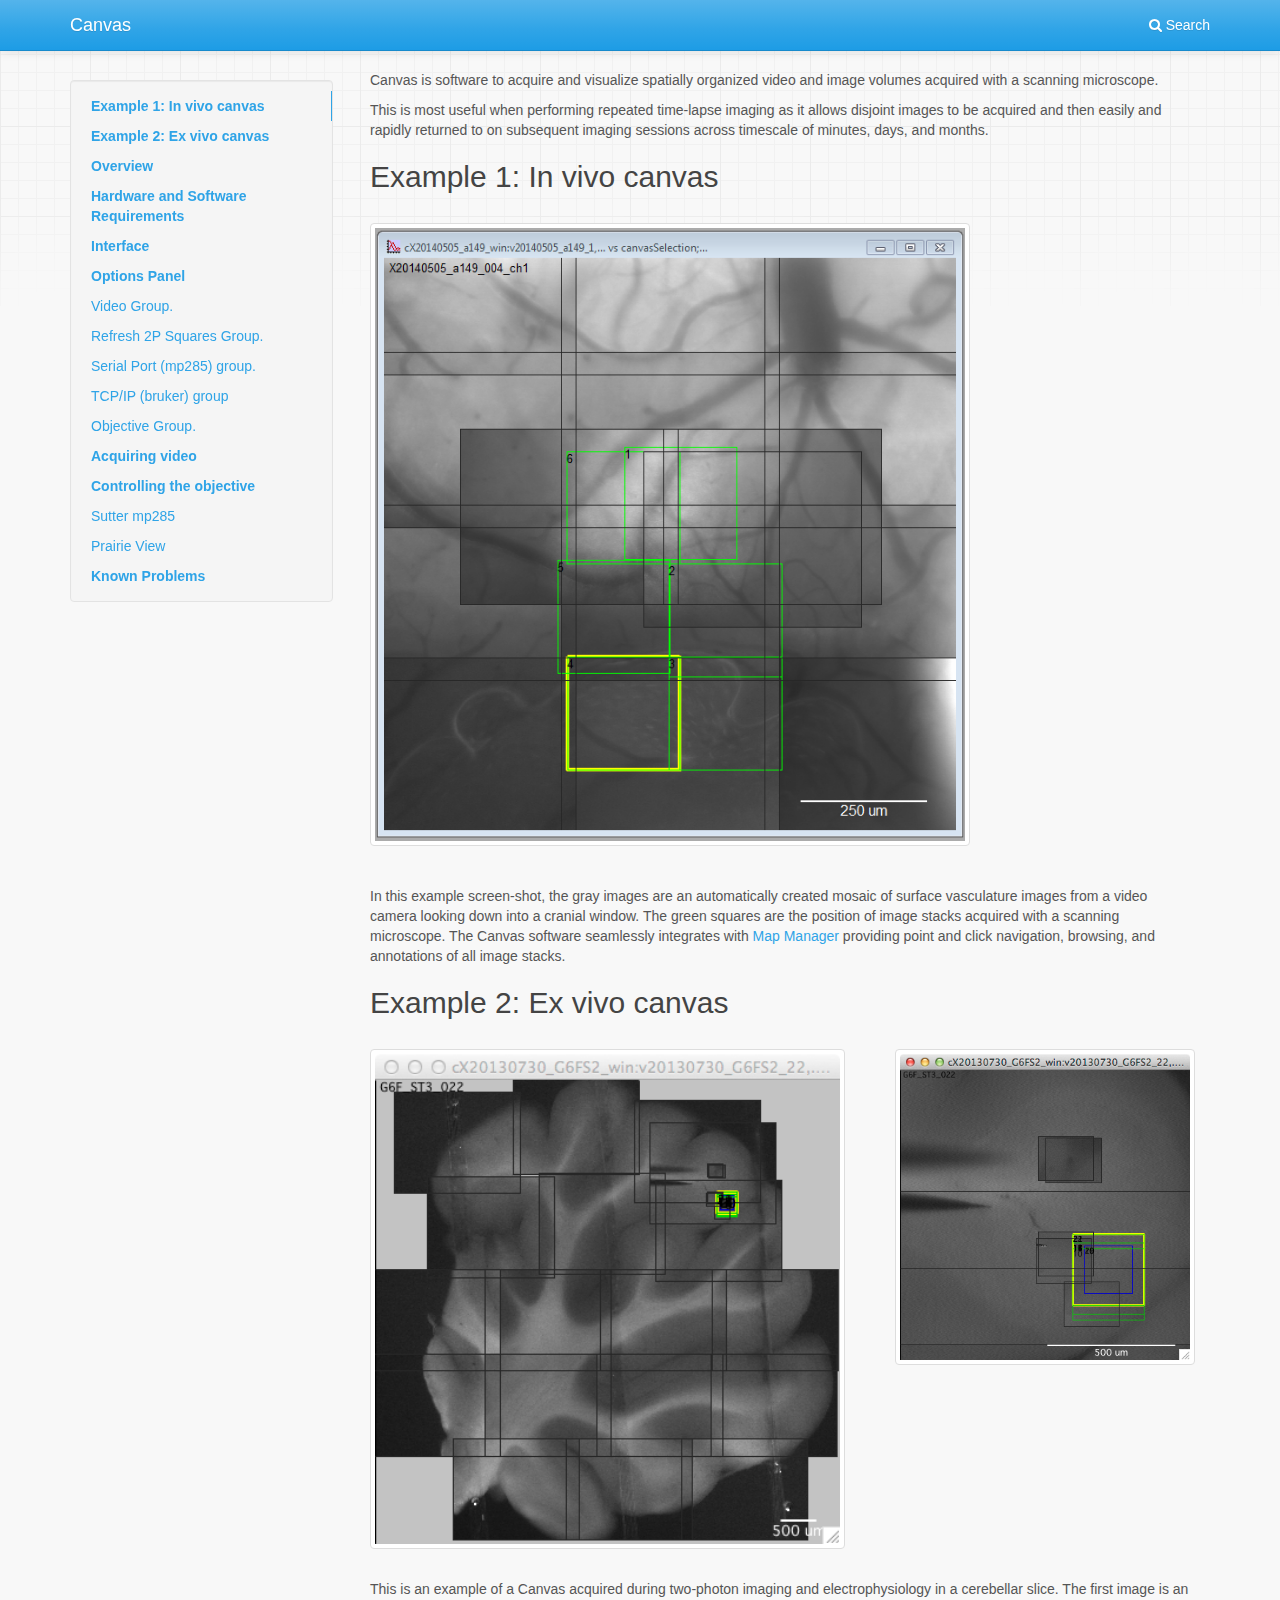
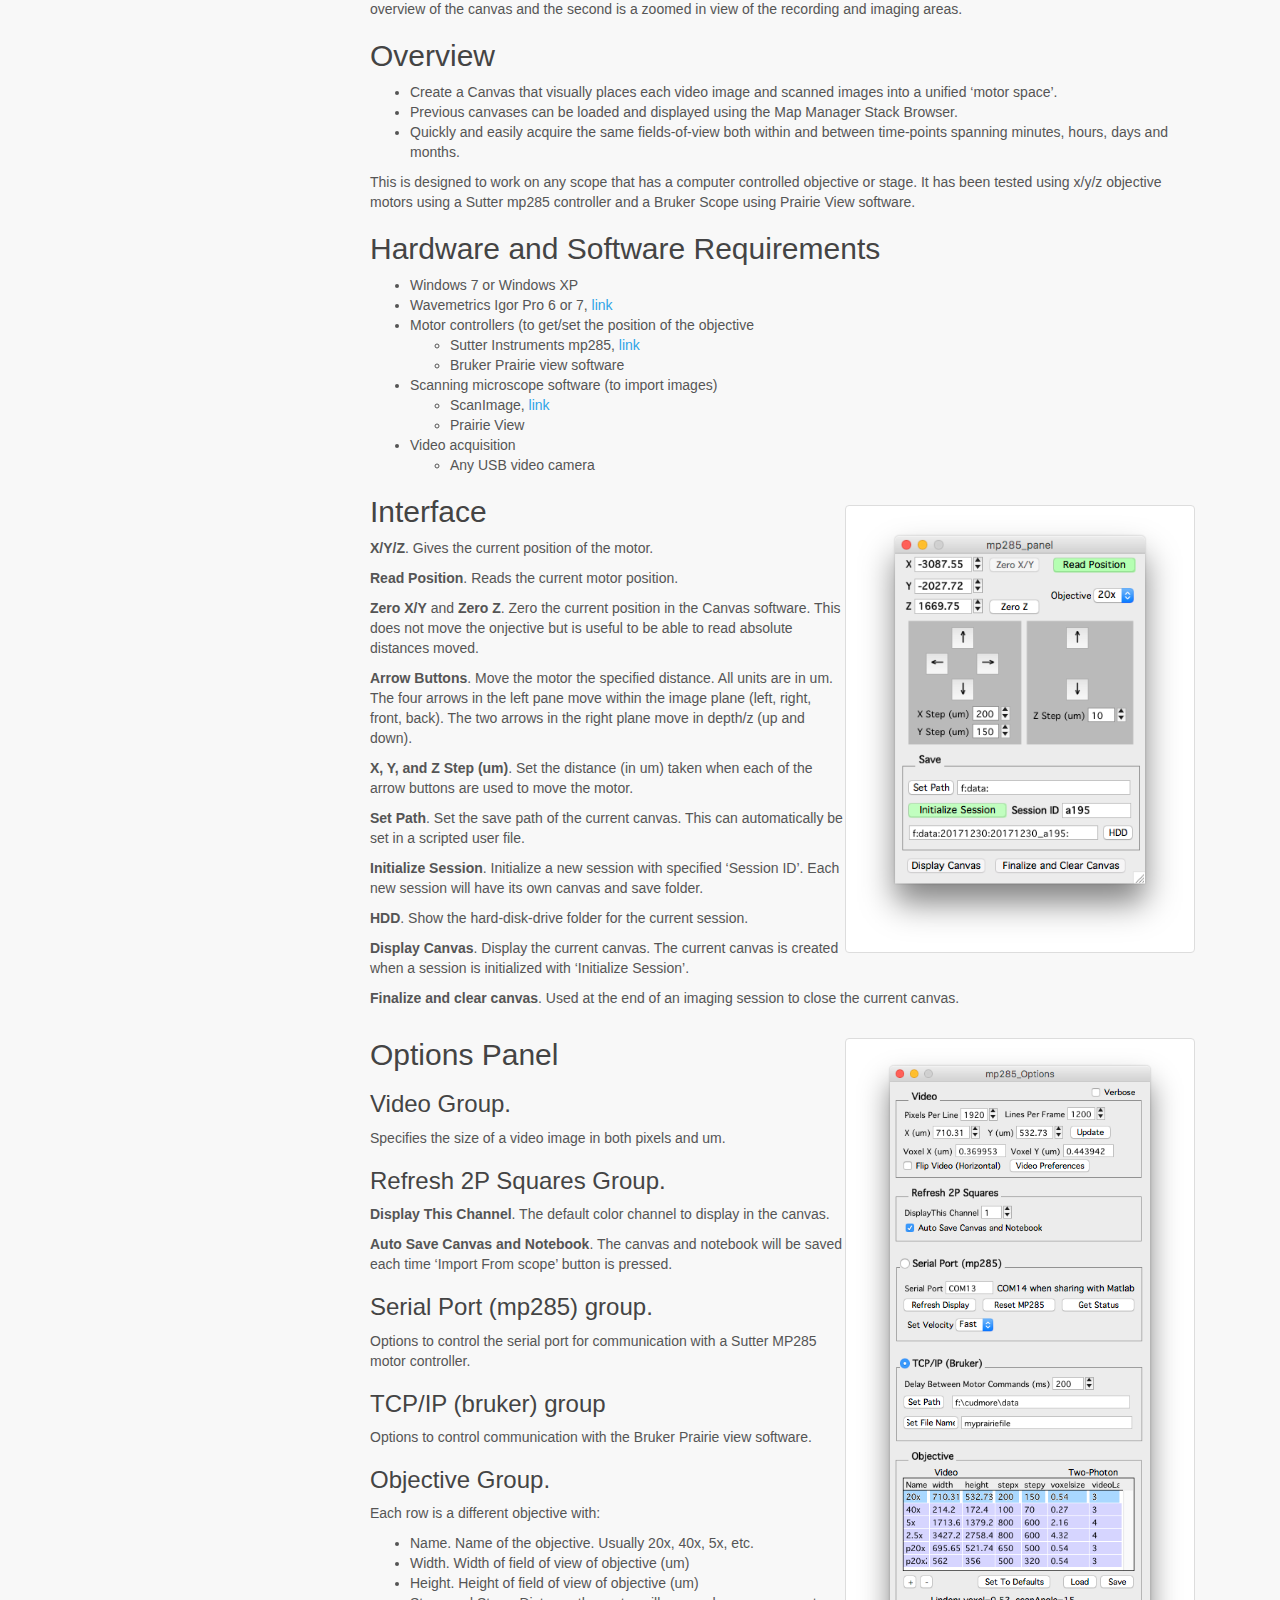
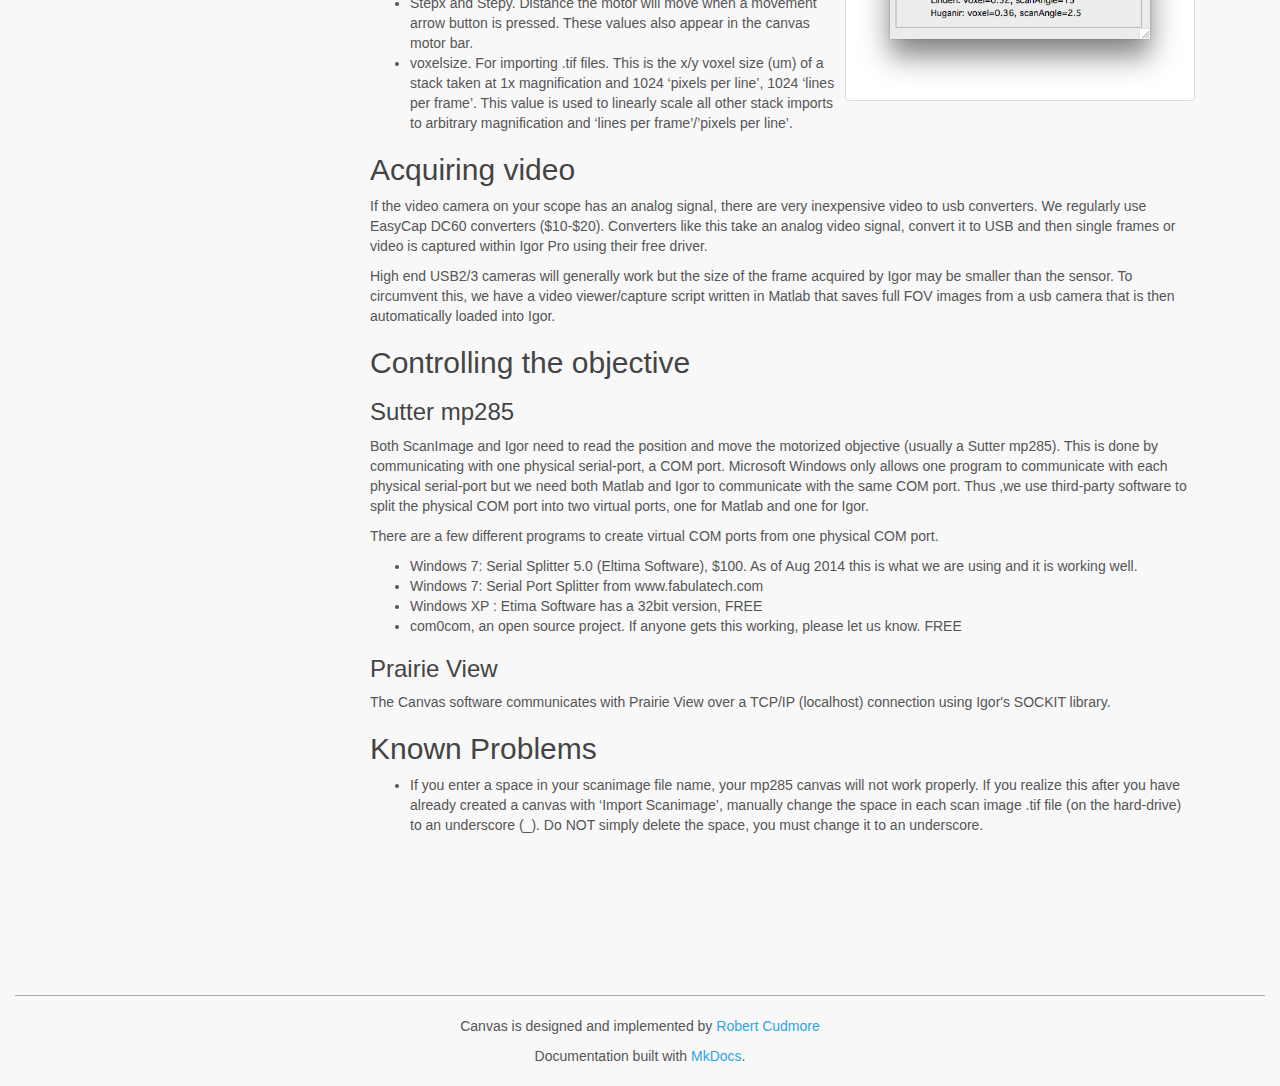
==== index.html @ ec9b1fad "Deployed 0344c8b with MkDocs version: 0.17.1" ====
<!DOCTYPE html>
<html lang="en">
    <head>
        <meta charset="utf-8">
        <meta http-equiv="X-UA-Compatible" content="IE=edge">
        <meta name="viewport" content="width=device-width, initial-scale=1.0">
        <meta name="description" content="None">
        
        
        <link rel="shortcut icon" href="./img/favicon.ico">
        <title>Canvas</title>
        <link href="./css/bootstrap-custom.min.css" rel="stylesheet">
        <link href="./css/font-awesome-4.5.0.css" rel="stylesheet">
        <link href="./css/base.css" rel="stylesheet">
        <link rel="stylesheet" href="./css/highlight.css">
        <link href="./css/extra.css" rel="stylesheet">
        <!-- HTML5 shim and Respond.js IE8 support of HTML5 elements and media queries -->
        <!--[if lt IE 9]>
            <script src="https://oss.maxcdn.com/libs/html5shiv/3.7.0/html5shiv.js"></script>
            <script src="https://oss.maxcdn.com/libs/respond.js/1.3.0/respond.min.js"></script>
        <![endif]-->

        <script src="./js/jquery-1.10.2.min.js"></script>
        <script src="./js/bootstrap-3.0.3.min.js"></script>
        <script src="./js/highlight.pack.js"></script> 
    </head>

    <body class="homepage">

        <div class="navbar navbar-default navbar-fixed-top" role="navigation">
    <div class="container">

        <!-- Collapsed navigation -->
        <div class="navbar-header">
            <a class="navbar-brand" href=".">Canvas</a>
        </div>

        <!-- Expanded navigation -->
        <div class="navbar-collapse collapse">

            <ul class="nav navbar-nav navbar-right">
                <li>
                    <a href="#" data-toggle="modal" data-target="#mkdocs_search_modal">
                        <i class="fa fa-search"></i> Search
                    </a>
                </li>
            </ul>
        </div>
    </div>
</div>

        <div class="container">
                <div class="col-md-3"><div class="bs-sidebar hidden-print affix well" role="complementary">
    <ul class="nav bs-sidenav">
        <li class="main active"><a href="#example-1-in-vivo-canvas">Example 1: In vivo canvas</a></li>
        <li class="main "><a href="#example-2-ex-vivo-canvas">Example 2: Ex vivo canvas</a></li>
        <li class="main "><a href="#overview">Overview</a></li>
        <li class="main "><a href="#hardware-and-software-requirements">Hardware and Software Requirements</a></li>
        <li class="main "><a href="#interface">Interface</a></li>
        <li class="main "><a href="#options-panel">Options Panel</a></li>
            <li><a href="#video-group">Video Group.</a></li>
            <li><a href="#refresh-2p-squares-group">Refresh 2P Squares Group.</a></li>
            <li><a href="#serial-port-mp285-group">Serial Port (mp285) group.</a></li>
            <li><a href="#tcpip-bruker-group">TCP/IP (bruker) group</a></li>
            <li><a href="#objective-group">Objective Group.</a></li>
        <li class="main "><a href="#acquiring-video">Acquiring video</a></li>
        <li class="main "><a href="#controlling-the-objective">Controlling the objective</a></li>
            <li><a href="#sutter-mp285">Sutter mp285</a></li>
            <li><a href="#prairie-view">Prairie View</a></li>
        <li class="main "><a href="#known-problems">Known Problems</a></li>
    </ul>
</div></div>
                <div class="col-md-9" role="main">

<p>Canvas is software to acquire and visualize spatially organized video and image volumes acquired with a scanning microscope.</p>
<p>This is most useful when performing repeated time-lapse imaging as it allows disjoint images to be acquired and then easily and rapidly returned to on subsequent imaging sessions across timescale of minutes, days, and months.</p>
<h2 id="example-1-in-vivo-canvas">Example 1: In vivo canvas</h2>
<p><IMG SRC="img/canvas-example-1.png" width=600></p>
<p>In this example screen-shot, the gray images are an automatically created mosaic of surface vasculature images from a video camera looking down into a cranial window. The green squares are the position of image stacks acquired with a scanning microscope. The Canvas software seamlessly integrates with <a href="http://blog.cudmore.io/mapmanager">Map Manager</a> providing point and click navigation, browsing, and annotations of all image stacks.</p>
<h2 id="example-2-ex-vivo-canvas">Example 2: Ex vivo canvas</h2>
<p><IMG SRC="img/canvas-example-slice.png" width=475 align=left></p>
<p><IMG SRC="img/canvas-example-slice-2.png" width=300 align=right></p>
<div class="print-page-break"></div>

<p>This is an example of a Canvas acquired during two-photon imaging and electrophysiology in a cerebellar slice. The first image is an overview of the canvas and the second is a zoomed in view of the recording and imaging areas.</p>
<h2 id="overview">Overview</h2>
<ul>
<li>Create a Canvas that visually places each video image and scanned images into a unified ‘motor space’.</li>
<li>Previous canvases can be loaded and displayed using the Map Manager Stack Browser.</li>
<li>Quickly and easily acquire the same fields-of-view both within and between time-points spanning minutes, hours, days and months.</li>
</ul>
<p>This is designed to work on any scope that has a computer controlled objective or stage. It has been tested using x/y/z objective motors using a Sutter mp285 controller and a Bruker Scope using Prairie View software.</p>
<h2 id="hardware-and-software-requirements">Hardware and Software Requirements</h2>
<ul>
<li>Windows 7 or Windows XP</li>
<li>Wavemetrics Igor Pro 6 or 7, <a href="./www.wavemetrics.com">link</a></li>
<li>Motor controllers (to get/set the position of the objective<ul>
<li>Sutter Instruments mp285, <a href="https://www.sutter.com/MICROMANIPULATION/mp285.html">link</a></li>
<li>Bruker Prairie view software </li>
</ul>
</li>
<li>Scanning microscope software (to import images)<ul>
<li>ScanImage, <a href="http://scanimage.vidriotechnologies.com/display/SIH/ScanImage+Home">link</a></li>
<li>Prairie View</li>
</ul>
</li>
<li>Video acquisition<ul>
<li>Any USB video camera</li>
</ul>
</li>
</ul>
<p><IMG SRC="img/canvas-scope-panel.png" width=350 align=right></p>
<h2 id="interface">Interface</h2>
<p><strong>X/Y/Z</strong>. Gives the current position of the motor.</p>
<p><strong>Read Position</strong>. Reads the current motor position.</p>
<p><strong>Zero X/Y</strong> and <strong>Zero Z</strong>. Zero the current position in the Canvas software. This does not move the onjective but is useful to be able to read absolute distances moved.</p>
<p><strong>Arrow Buttons</strong>. Move the motor the specified distance. All units are in um. The four arrows in the left pane move within the image plane (left, right, front, back). The two arrows in the right plane move in depth/z (up and down).</p>
<p><strong>X, Y, and Z Step (um)</strong>. Set the distance (in um) taken when each of the arrow buttons are used to move the motor.</p>
<p><strong>Set Path</strong>. Set the save path of the current canvas. This can automatically be set in a scripted user file.</p>
<p><strong>Initialize Session</strong>. Initialize a new session with specified ‘Session ID’. Each new session will have its own canvas and save folder.</p>
<p><strong>HDD</strong>. Show the hard-disk-drive folder for the current session.</p>
<p><strong>Display Canvas</strong>. Display the current canvas. The current canvas is created when a session is initialized with ‘Initialize Session’.</p>
<p><strong>Finalize and clear canvas</strong>. Used at the end of an imaging session to close the current canvas.</p>
<div class="print-page-break"></div>

<p><IMG SRC="img/canvas-scope-options.png" width=350 align=right></p>
<h2 id="options-panel">Options Panel</h2>
<h3 id="video-group">Video Group.</h3>
<p>Specifies the size of a video image in both pixels and um.</p>
<h3 id="refresh-2p-squares-group">Refresh 2P Squares Group.</h3>
<p><strong>Display This Channel</strong>. The default color channel to display in the canvas.</p>
<p><strong>Auto Save Canvas and Notebook</strong>. The canvas and notebook will be saved each time ‘Import From scope’ button is pressed.</p>
<h3 id="serial-port-mp285-group">Serial Port (mp285) group.</h3>
<p>Options to control the serial port for communication with a Sutter MP285 motor controller.</p>
<h3 id="tcpip-bruker-group">TCP/IP (bruker) group</h3>
<p>Options to control communication with the Bruker Prairie view software.</p>
<h3 id="objective-group">Objective Group.</h3>
<p>Each row is a different objective with:</p>
<ul>
<li>Name. Name of the objective. Usually 20x, 40x, 5x, etc.</li>
<li>Width. Width of field of view of objective (um)</li>
<li>Height. Height of field of view of objective (um)</li>
<li>Stepx and Stepy. Distance the motor will move when a movement arrow button is pressed. These values also appear in the canvas motor bar.</li>
<li>voxelsize. For importing .tif files. This is the x/y voxel size (um) of a stack taken at 1x magnification and 1024 ‘pixels per line’, 1024 ‘lines per frame’. This value is used to linearly scale all other stack imports to arbitrary magnification and ‘lines per frame’/’pixels per line’.</li>
</ul>
<h2 id="acquiring-video">Acquiring video</h2>
<p>If the video camera on your scope has an analog signal, there are very inexpensive video to usb converters. We regularly use EasyCap DC60 converters ($10-$20). Converters like this take an analog video signal, convert it to USB and then single frames or video is captured within Igor Pro using their free driver.</p>
<p>High end USB2/3 cameras will generally work but the size of the frame acquired by Igor may be smaller than the sensor. To circumvent this, we have a video viewer/capture script written in Matlab that saves full FOV images from a usb camera that is then automatically loaded into Igor.</p>
<h2 id="controlling-the-objective">Controlling the objective</h2>
<h3 id="sutter-mp285">Sutter mp285</h3>
<p>Both ScanImage and Igor need to read the position and move the motorized objective (usually a Sutter mp285). This is done by communicating with one physical serial-port, a COM port. Microsoft Windows only allows one program to communicate with each physical serial-port but we need both Matlab and Igor to communicate with the same COM port. Thus ,we use third-party software to split the physical COM port into two virtual ports, one for Matlab and one for Igor.</p>
<p>There are a few different programs to create virtual COM ports from one physical COM port.</p>
<ul>
<li>Windows 7: Serial Splitter 5.0 (Eltima Software), $100. As of Aug 2014 this is what we are using and it is working well.</li>
<li>Windows 7: Serial Port Splitter from www.fabulatech.com</li>
<li>Windows XP : Etima Software has a 32bit version, FREE</li>
<li>com0com,  an open source project. If anyone gets this working, please let us know. FREE</li>
</ul>
<h3 id="prairie-view">Prairie View</h3>
<p>The Canvas software communicates with Prairie View over a TCP/IP (localhost) connection using Igor's SOCKIT library.</p>
<h2 id="known-problems">Known Problems</h2>
<ul>
<li>If you enter a space in your scanimage file name, your mp285 canvas will not work properly. If you realize this after you have already created a canvas with ‘Import Scanimage’, manually change the space in each scan image .tif file (on the hard-drive) to an underscore (_). Do NOT simply delete the space, you must change it to an underscore.</li>
</ul></div>
        </div>

        <footer class="col-md-12">
            <hr>
                <p>Canvas is designed and implemented by <A HREF="http://robertcudmore.org">Robert Cudmore</a></p>
            <p>Documentation built with <a href="http://www.mkdocs.org/">MkDocs</a>.</p>
        </footer>
        <script>var base_url = '.';</script>
        <script src="./js/base.js"></script>
        <script src="./search/require.js"></script>
        <script src="./search/search.js"></script>

        <div class="modal" id="mkdocs_search_modal" tabindex="-1" role="dialog" aria-labelledby="Search Modal" aria-hidden="true">
    <div class="modal-dialog">
        <div class="modal-content">
            <div class="modal-header">
                <button type="button" class="close" data-dismiss="modal"><span aria-hidden="true">&times;</span><span class="sr-only">Close</span></button>
                <h4 class="modal-title" id="exampleModalLabel">Search</h4>
            </div>
            <div class="modal-body">
                <p>
                    From here you can search these documents. Enter
                    your search terms below.
                </p>
                <form role="form">
                    <div class="form-group">
                        <input type="text" class="form-control" placeholder="Search..." id="mkdocs-search-query">
                    </div>
                </form>
                <div id="mkdocs-search-results"></div>
            </div>
            <div class="modal-footer">
            </div>
        </div>
    </div>
</div><div class="modal" id="mkdocs_keyboard_modal" tabindex="-1" role="dialog" aria-labelledby="Keyboard Shortcuts Modal" aria-hidden="true">
    <div class="modal-dialog">
        <div class="modal-content">
            <div class="modal-header">
                <button type="button" class="close" data-dismiss="modal"><span aria-hidden="true">&times;</span><span class="sr-only">Close</span></button>
                <h4 class="modal-title" id="exampleModalLabel">Keyboard Shortcuts</h4>
            </div>
            <div class="modal-body">
              <table class="table">
                <thead>
                  <tr>
                    <th style="width: 20%;">Keys</th>
                    <th>Action</th>
                  </tr>
                </thead>
                <tbody>
                  <tr>
                    <td><kbd>?</kbd></td>
                    <td>Open this help</td>
                  </tr>
                  <tr>
                    <td><kbd>&larr;</kbd></td>
                    <td>Previous page</td>
                  </tr>
                  <tr>
                    <td><kbd>&rarr;</kbd></td>
                    <td>Next page</td>
                  </tr>
                  <tr>
                    <td><kbd>s</kbd></td>
                    <td>Search</td>
                  </tr>
                </tbody>
              </table>
            </div>
            <div class="modal-footer">
            </div>
        </div>
    </div>
</div>


    </body>
</html>

<!--
MkDocs version : 0.17.1
Build Date UTC : 2017-12-31 05:21:19
-->
---- css/base.css ----
body {
    padding-top: 70px;
    background: url(../img/grid.png) repeat-x;
    background-attachment: fixed;
    background-color: #f8f8f8;
}

body > .container {
    min-height: 400px;
}

ul.nav .main {
    font-weight: bold;
}

.col-md-3 {
    padding-left: 0;
}

.col-md-9 {
    padding-bottom: 100px;
}

.source-links {
    float: right;
}

.col-md-9 img {
    max-width: 100%;
    display: inline-block;
    padding: 4px;
    line-height: 1.428571429;
    background-color: #fff;
    border: 1px solid #ddd;
    border-radius: 4px;
    margin: 20px auto 30px auto;
}

/*
 * The code below adds some padding to the top of the current anchor target so
 * that, when navigating to it, the header isn't hidden by the navbar at the
 * top. This is especially complicated because we want to *remove* the padding
 * after navigation so that hovering over the header shows the permalink icon
 * correctly. Thus, we create a CSS animation to remove the extra padding after
 * a second. We have two animations so that navigating to an anchor within the
 * page always restarts the animation.
 *
 * See <https://github.com/mkdocs/mkdocs/issues/843> for more details.
 */
:target::before {
    content: "";
    display: block;
    margin-top: -75px;
    height: 75px;
    pointer-events: none;
    animation: 0s 1s forwards collapse-anchor-padding-1;
}

.clicky :target::before {
  animation-name: collapse-anchor-padding-2;
}

@keyframes collapse-anchor-padding-1 {
    to {
        margin-top: 0;
        height: 0;
    }
}

@keyframes collapse-anchor-padding-2 {
    to {
        margin-top: 0;
        height: 0;
    }
}

h1 {
    color: #444;
    font-weight: 400;
    font-size: 42px;
}

h2, h3, h4, h5, h6 {
    color: #444;
    font-weight: 300;
}

hr {
    border-top: 1px solid #aaa;
}

pre, .rst-content tt {
    max-width: 100%;
    background: #fff;
    border: solid 1px #e1e4e5;
    color: #333;
    overflow-x: auto;
}

code.code-large, .rst-content tt.code-large {
    font-size: 90%;
}

code {
    padding: 2px 5px;
    background: #fff;
    border: solid 1px #e1e4e5;
    color: #333;
    white-space: pre-wrap;
    word-wrap: break-word;
}

pre code {
    background: transparent;
    border: none;
    white-space: pre;
    word-wrap: normal;
    font-family: monospace,serif;
    font-size: 12px;
}

kbd {
    padding: 2px 4px;
    font-size: 90%;
    color: #fff;
    background-color: #333;
    border-radius: 3px;
    -webkit-box-shadow: inset 0 -1px 0 rgba(0,0,0,.25);
    box-shadow: inset 0 -1px 0 rgba(0,0,0,.25);
}

a code {
    color: #2FA4E7;
}

a:hover code, a:focus code {
    color: #157AB5;
}

footer {
    margin-top: 30px;
    margin-bottom: 10px;
    text-align: center;
    font-weight: 200;
}

.modal-dialog {
    margin-top: 60px;
}

/*
 * Side navigation
 *
 * Scrollspy and affixed enhanced navigation to highlight sections and secondary
 * sections of docs content.
 */

/* By default it's not affixed in mobile views, so undo that */
.bs-sidebar.affix { /* csslint allow: adjoining-classes */
    position: static;
}

.bs-sidebar.well { /* csslint allow: adjoining-classes */
    padding: 0;
    max-height: 90%;
    overflow-y: auto;
}

/* First level of nav */
.bs-sidenav {
    padding-top:    10px;
    padding-bottom: 10px;
    border-radius: 5px;
}

/* All levels of nav */
.bs-sidebar .nav > li > a {
    display: block;
    padding: 5px 20px;
    z-index: 1;
}
.bs-sidebar .nav > li > a:hover,
.bs-sidebar .nav > li > a:focus {
    text-decoration: none;
    border-right: 1px solid;
}
.bs-sidebar .nav > .active > a,
.bs-sidebar .nav > .active:hover > a,
.bs-sidebar .nav > .active:focus > a {
    font-weight: bold;
    background-color: transparent;
    border-right: 1px solid;
}

/* Nav: second level (shown on .active) */
.bs-sidebar .nav .nav {
    display: none; /* Hide by default, but at >768px, show it */
    margin-bottom: 8px;
}
.bs-sidebar .nav .nav > li > a {
    padding-top:    3px;
    padding-bottom: 3px;
    padding-left: 30px;
    font-size: 90%;
}

/* Show and affix the side nav when space allows it */
@media (min-width: 992px) {
    .bs-sidebar .nav > .active > ul {
        display: block;
    }
    /* Widen the fixed sidebar */
    .bs-sidebar.affix, /* csslint allow: adjoining-classes */
    .bs-sidebar.affix-bottom { /* csslint allow: adjoining-classes */
        width: 213px;
    }
    .bs-sidebar.affix { /* csslint allow: adjoining-classes */
        position: fixed; /* Undo the static from mobile first approach */
        top: 80px;
    }
    .bs-sidebar.affix-bottom { /* csslint allow: adjoining-classes */
        position: absolute; /* Undo the static from mobile first approach */
    }
    .bs-sidebar.affix-bottom .bs-sidenav, /* csslint allow: adjoining-classes */
    .bs-sidebar.affix .bs-sidenav { /* csslint allow: adjoining-classes */
        margin-top: 0;
        margin-bottom: 0;
    }
}
@media (min-width: 1200px) {
    /* Widen the fixed sidebar again */
    .bs-sidebar.affix-bottom, /* csslint allow: adjoining-classes */
    .bs-sidebar.affix { /* csslint allow: adjoining-classes */
        width: 263px;
    }
}

.headerlink {
    font-family: FontAwesome;
    font-size: 14px;
    display: none;
    padding-left: .5em;
}

h1:hover .headerlink, h2:hover .headerlink, h3:hover .headerlink, h4:hover .headerlink, h5:hover .headerlink, h6:hover .headerlink{
    display:inline-block;
}



.admonition {
    padding: 15px;
    margin-bottom: 20px;
    border: 1px solid transparent;
    border-radius: 4px;
    text-align: left;
}

.admonition.note { /* csslint allow: adjoining-classes */
    color: #3a87ad;
    background-color: #d9edf7;
    border-color: #bce8f1;
}

.admonition.warning { /* csslint allow: adjoining-classes */
    color: #c09853;
    background-color: #fcf8e3;
    border-color: #fbeed5;
}

.admonition.danger { /* csslint allow: adjoining-classes */
    color: #b94a48;
    background-color: #f2dede;
    border-color: #eed3d7;
}

.admonition-title {
    font-weight: bold;
    text-align: left;
}


.dropdown-submenu {
    position: relative;
}

.dropdown-submenu>.dropdown-menu {
    top: 0;
    left: 100%;
    margin-top: -6px;
    margin-left: -1px;
    -webkit-border-radius: 0 6px 6px 6px;
    -moz-border-radius: 0 6px 6px;
    border-radius: 0 6px 6px 6px;
}

.dropdown-submenu:hover>.dropdown-menu {
    display: block;
}

.dropdown-submenu>a:after {
    display: block;
    content: " ";
    float: right;
    width: 0;
    height: 0;
    border-color: transparent;
    border-style: solid;
    border-width: 5px 0 5px 5px;
    border-left-color: #ccc;
    margin-top: 5px;
    margin-right: -10px;
}

.dropdown-submenu:hover>a:after {
    border-left-color: #fff;
}

.dropdown-submenu.pull-left { /* csslint allow: adjoining-classes */
    float: none;
}

.dropdown-submenu.pull-left>.dropdown-menu { /* csslint allow: adjoining-classes */
    left: -100%;
    margin-left: 10px;
    -webkit-border-radius: 6px 0 6px 6px;
    -moz-border-radius: 6px 0 6px 6px;
    border-radius: 6px 0 6px 6px;
}
---- css/highlight.css ----
/*
This is the GitHub theme for highlight.js

github.com style (c) Vasily Polovnyov <vast@whiteants.net>

*/

.hljs {
  display: block;
  overflow-x: auto;
  color: #333;
  -webkit-text-size-adjust: none;
}

.hljs-comment,
.diff .hljs-header,
.hljs-javadoc {
  color: #998;
  font-style: italic;
}

.hljs-keyword,
.css .rule .hljs-keyword,
.hljs-winutils,
.nginx .hljs-title,
.hljs-subst,
.hljs-request,
.hljs-status {
  color: #333;
  font-weight: bold;
}

.hljs-number,
.hljs-hexcolor,
.ruby .hljs-constant {
  color: #008080;
}

.hljs-string,
.hljs-tag .hljs-value,
.hljs-phpdoc,
.hljs-dartdoc,
.tex .hljs-formula {
  color: #d14;
}

.hljs-title,
.hljs-id,
.scss .hljs-preprocessor {
  color: #900;
  font-weight: bold;
}

.hljs-list .hljs-keyword,
.hljs-subst {
  font-weight: normal;
}

.hljs-class .hljs-title,
.hljs-type,
.vhdl .hljs-literal,
.tex .hljs-command {
  color: #458;
  font-weight: bold;
}

.hljs-tag,
.hljs-tag .hljs-title,
.hljs-rule .hljs-property,
.django .hljs-tag .hljs-keyword {
  color: #000080;
  font-weight: normal;
}

.hljs-attribute,
.hljs-variable,
.lisp .hljs-body,
.hljs-name {
  color: #008080;
}

.hljs-regexp {
  color: #009926;
}

.hljs-symbol,
.ruby .hljs-symbol .hljs-string,
.lisp .hljs-keyword,
.clojure .hljs-keyword,
.scheme .hljs-keyword,
.tex .hljs-special,
.hljs-prompt {
  color: #990073;
}

.hljs-built_in {
  color: #0086b3;
}

.hljs-preprocessor,
.hljs-pragma,
.hljs-pi,
.hljs-doctype,
.hljs-shebang,
.hljs-cdata {
  color: #999;
  font-weight: bold;
}

.hljs-deletion {
  background: #fdd;
}

.hljs-addition {
  background: #dfd;
}

.diff .hljs-change {
  background: #0086b3;
}

.hljs-chunk {
  color: #aaa;
}
---- css/extra.css ----
.md-sidebar--primary {
  display: none;
  width:0;
  height: 0;
}

//.md-sidebar--secondary {
//  display: none;
//}

//.md-sidebar {
//  display: none;
//}

//div.bs-sidebar.hidden-print.affix.well{ display: none; }

.print-page-break {
  clear: both; //start on a new line (moves past prev. image)
}


/* see: https://github.com/sindresorhus/github-markdown-css/blob/gh-pages/github-markdown.css */
kbd {
  display: inline-block;
  padding: 3px 5px;
  font: 11px "SFMono-Regular", Consolas, "Liberation Mono", Menlo, Courier, monospace;
  line-height: 10px;
  color: #444d56;
  vertical-align: middle;
  background-color: #fafbfc;
  border: solid 1px #d1d5da;
  border-bottom-color: #c6cbd1;
  border-radius: 3px;
  box-shadow: inset 0 -1px 0 #c6cbd1;
}
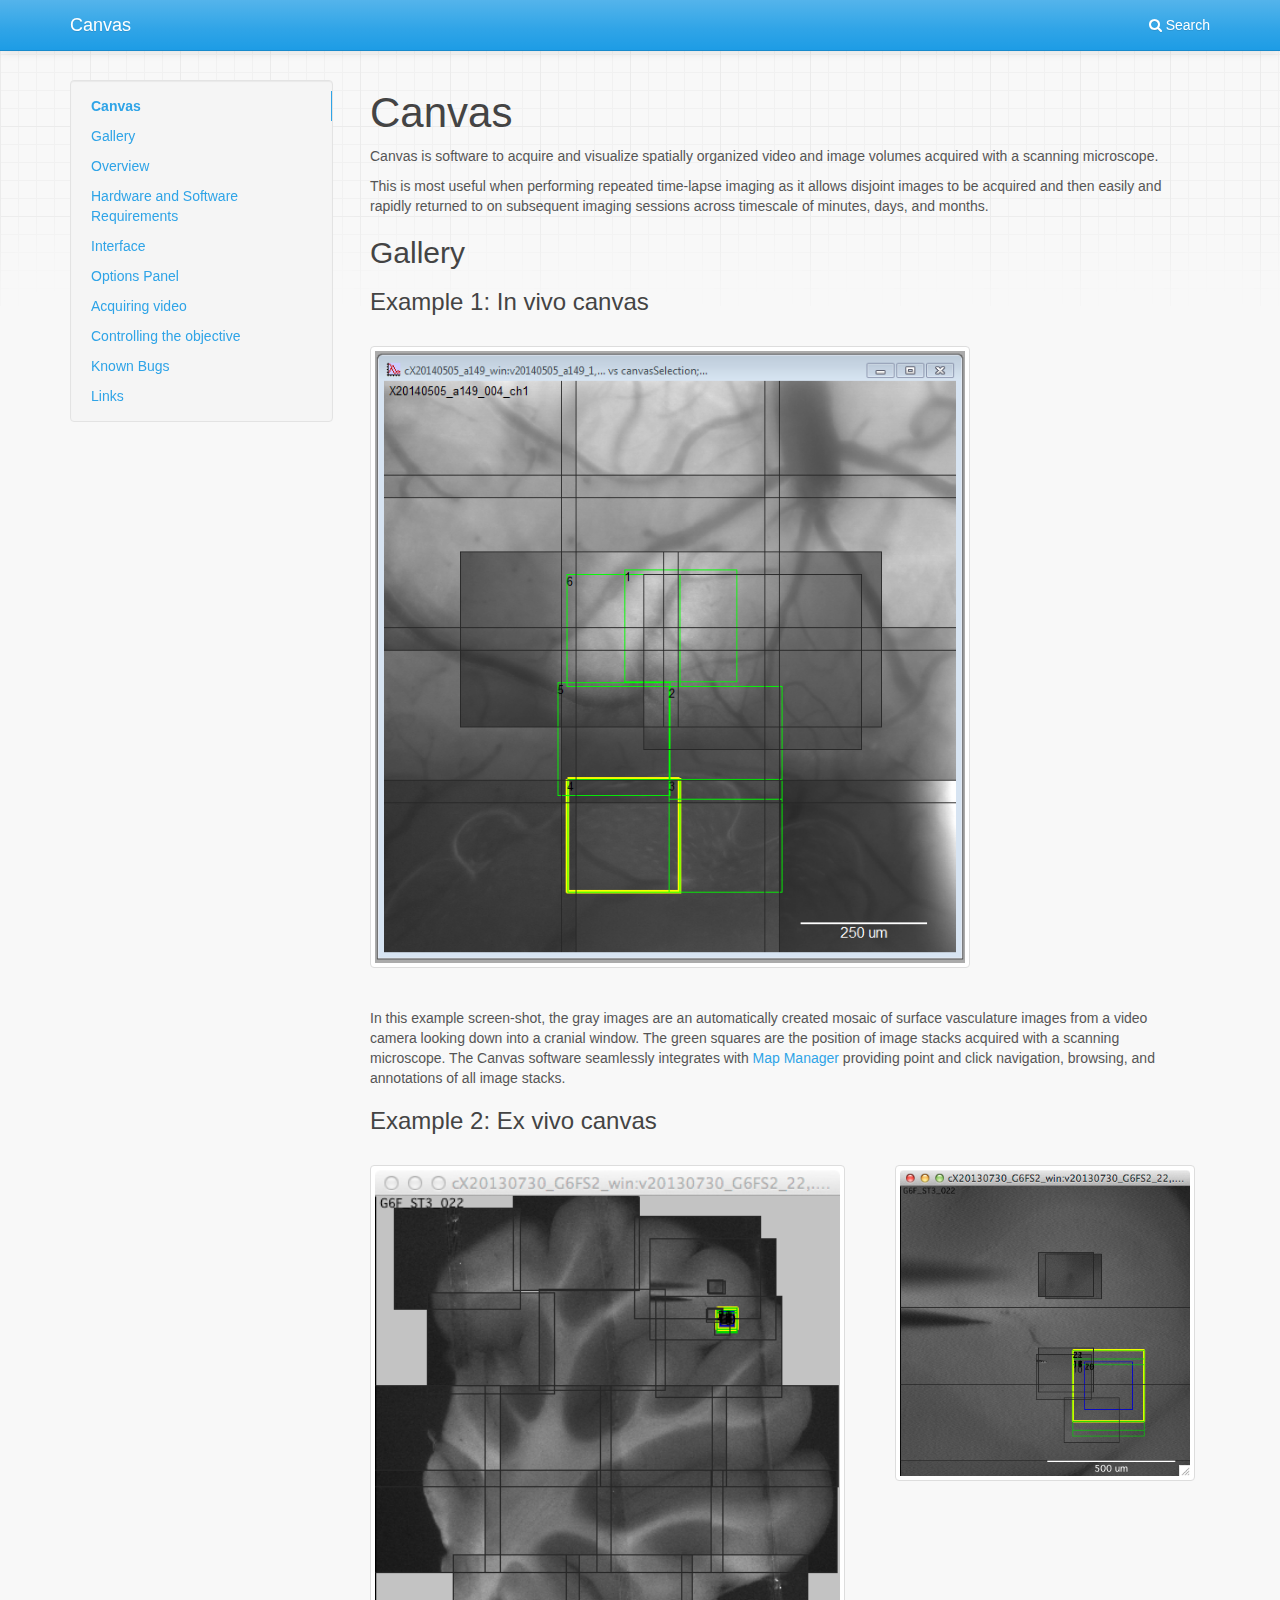
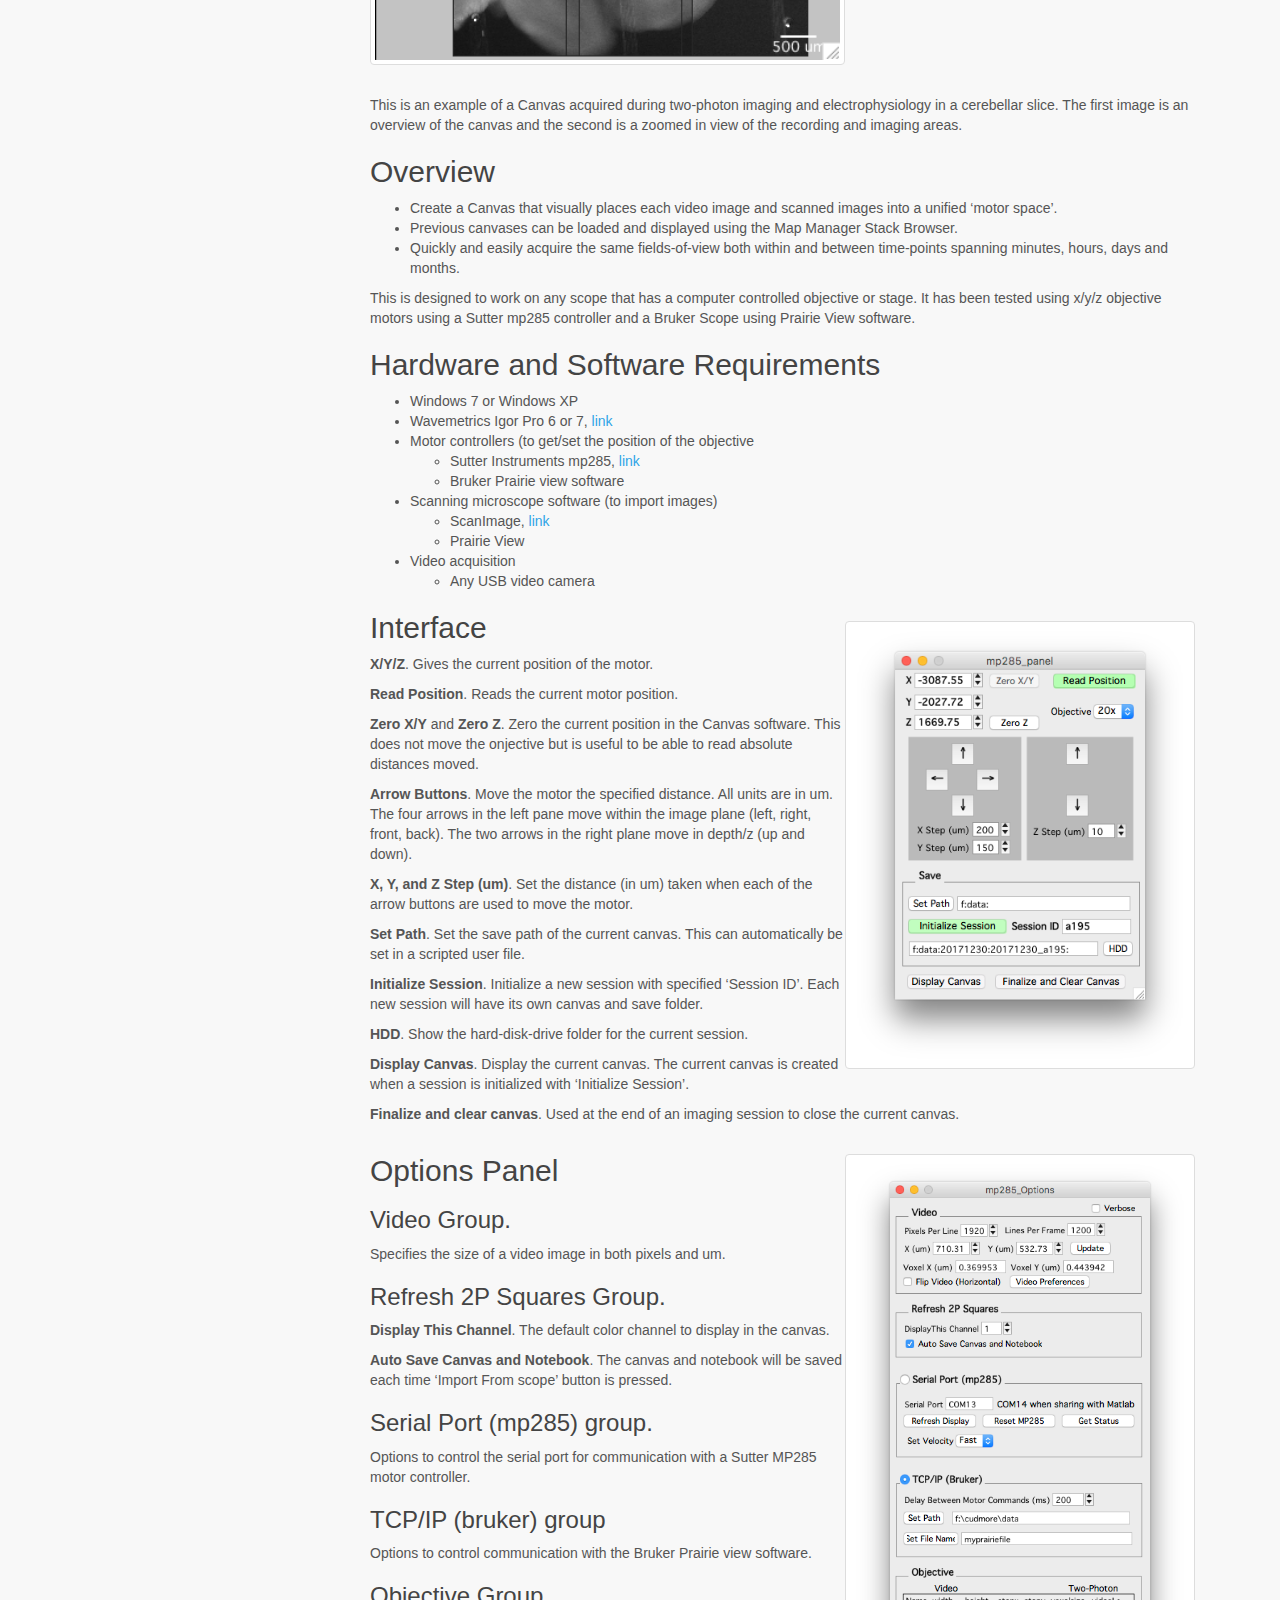
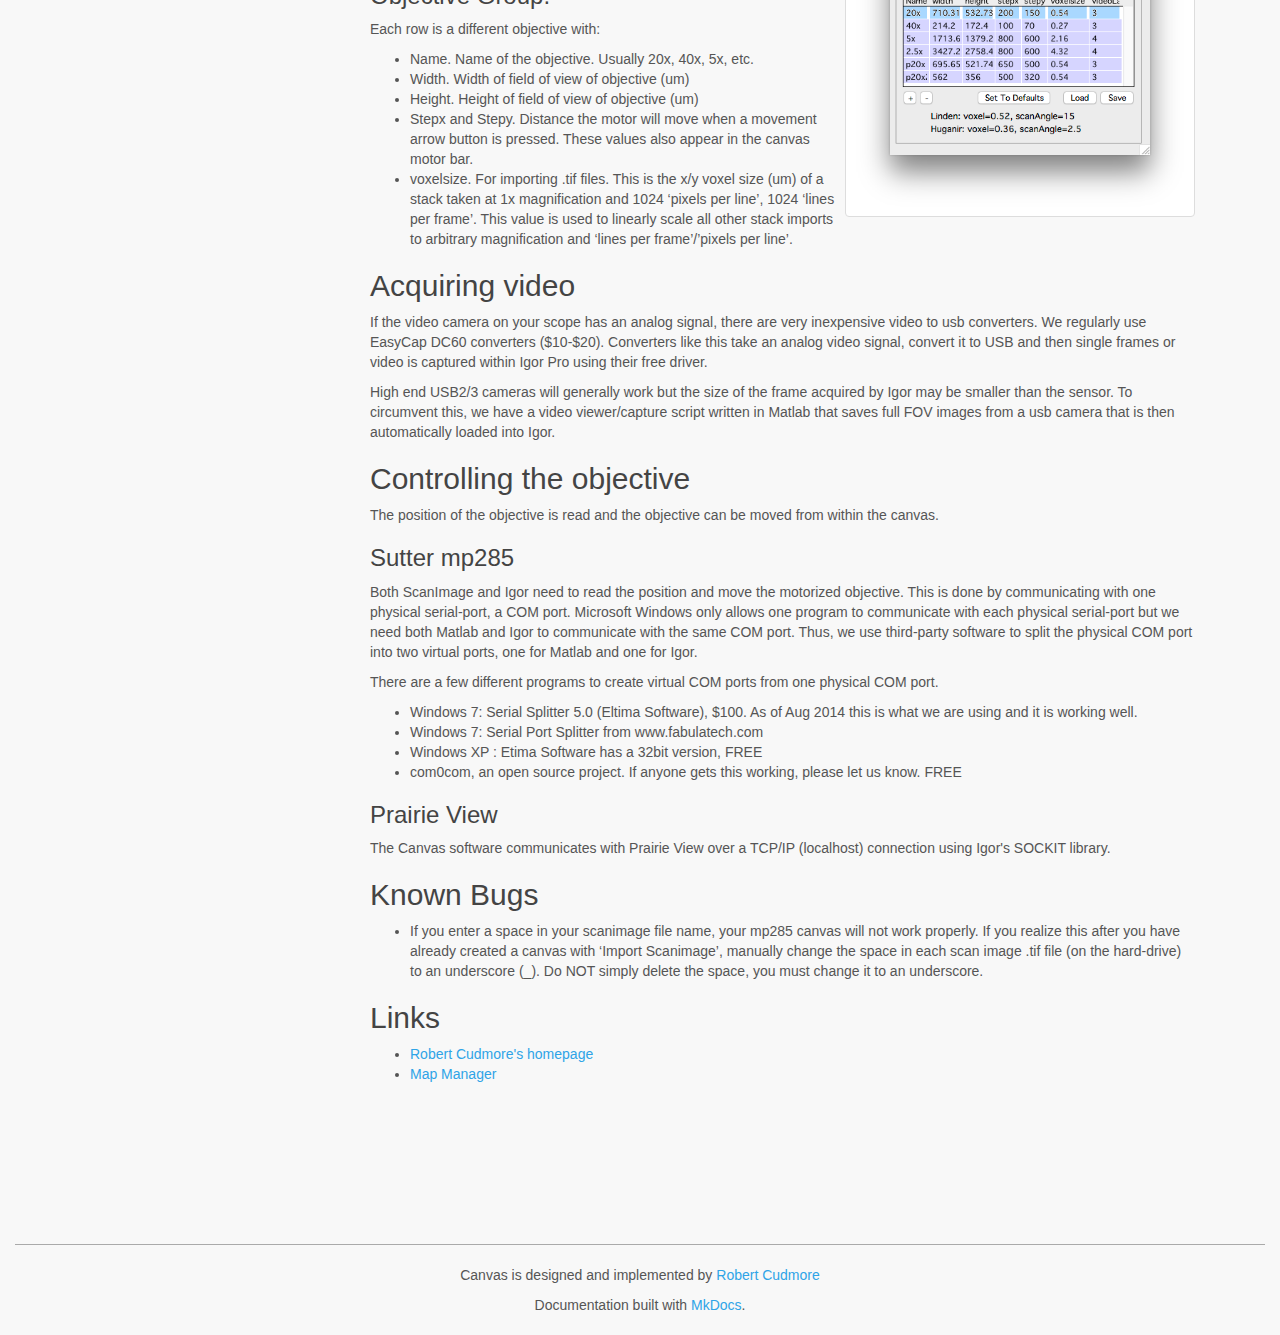
==== commit 4c96bc12: "Deployed 51a54a5 with MkDocs version: 0.17.2" ====
--- a/index.html
+++ b/index.html
@@ -52,32 +52,28 @@
         <div class="container">
                 <div class="col-md-3"><div class="bs-sidebar hidden-print affix well" role="complementary">
     <ul class="nav bs-sidenav">
-        <li class="main active"><a href="#example-1-in-vivo-canvas">Example 1: In vivo canvas</a></li>
-        <li class="main "><a href="#example-2-ex-vivo-canvas">Example 2: Ex vivo canvas</a></li>
-        <li class="main "><a href="#overview">Overview</a></li>
-        <li class="main "><a href="#hardware-and-software-requirements">Hardware and Software Requirements</a></li>
-        <li class="main "><a href="#interface">Interface</a></li>
-        <li class="main "><a href="#options-panel">Options Panel</a></li>
-            <li><a href="#video-group">Video Group.</a></li>
-            <li><a href="#refresh-2p-squares-group">Refresh 2P Squares Group.</a></li>
-            <li><a href="#serial-port-mp285-group">Serial Port (mp285) group.</a></li>
-            <li><a href="#tcpip-bruker-group">TCP/IP (bruker) group</a></li>
-            <li><a href="#objective-group">Objective Group.</a></li>
-        <li class="main "><a href="#acquiring-video">Acquiring video</a></li>
-        <li class="main "><a href="#controlling-the-objective">Controlling the objective</a></li>
-            <li><a href="#sutter-mp285">Sutter mp285</a></li>
-            <li><a href="#prairie-view">Prairie View</a></li>
-        <li class="main "><a href="#known-problems">Known Problems</a></li>
+        <li class="main active"><a href="#canvas">Canvas</a></li>
+            <li><a href="#gallery">Gallery</a></li>
+            <li><a href="#overview">Overview</a></li>
+            <li><a href="#hardware-and-software-requirements">Hardware and Software Requirements</a></li>
+            <li><a href="#interface">Interface</a></li>
+            <li><a href="#options-panel">Options Panel</a></li>
+            <li><a href="#acquiring-video">Acquiring video</a></li>
+            <li><a href="#controlling-the-objective">Controlling the objective</a></li>
+            <li><a href="#known-bugs">Known Bugs</a></li>
+            <li><a href="#links">Links</a></li>
     </ul>
 </div></div>
                 <div class="col-md-9" role="main">
 
+<h1 id="canvas">Canvas</h1>
 <p>Canvas is software to acquire and visualize spatially organized video and image volumes acquired with a scanning microscope.</p>
 <p>This is most useful when performing repeated time-lapse imaging as it allows disjoint images to be acquired and then easily and rapidly returned to on subsequent imaging sessions across timescale of minutes, days, and months.</p>
-<h2 id="example-1-in-vivo-canvas">Example 1: In vivo canvas</h2>
+<h2 id="gallery">Gallery</h2>
+<h3 id="example-1-in-vivo-canvas">Example 1: In vivo canvas</h3>
 <p><IMG SRC="img/canvas-example-1.png" width=600></p>
 <p>In this example screen-shot, the gray images are an automatically created mosaic of surface vasculature images from a video camera looking down into a cranial window. The green squares are the position of image stacks acquired with a scanning microscope. The Canvas software seamlessly integrates with <a href="http://blog.cudmore.io/mapmanager">Map Manager</a> providing point and click navigation, browsing, and annotations of all image stacks.</p>
-<h2 id="example-2-ex-vivo-canvas">Example 2: Ex vivo canvas</h2>
+<h3 id="example-2-ex-vivo-canvas">Example 2: Ex vivo canvas</h3>
 <p><IMG SRC="img/canvas-example-slice.png" width=475 align=left></p>
 <p><IMG SRC="img/canvas-example-slice-2.png" width=300 align=right></p>
 <div class="print-page-break"></div>
@@ -147,8 +143,9 @@
 <p>If the video camera on your scope has an analog signal, there are very inexpensive video to usb converters. We regularly use EasyCap DC60 converters ($10-$20). Converters like this take an analog video signal, convert it to USB and then single frames or video is captured within Igor Pro using their free driver.</p>
 <p>High end USB2/3 cameras will generally work but the size of the frame acquired by Igor may be smaller than the sensor. To circumvent this, we have a video viewer/capture script written in Matlab that saves full FOV images from a usb camera that is then automatically loaded into Igor.</p>
 <h2 id="controlling-the-objective">Controlling the objective</h2>
+<p>The position of the objective is read and the objective can be moved from within the canvas.</p>
 <h3 id="sutter-mp285">Sutter mp285</h3>
-<p>Both ScanImage and Igor need to read the position and move the motorized objective (usually a Sutter mp285). This is done by communicating with one physical serial-port, a COM port. Microsoft Windows only allows one program to communicate with each physical serial-port but we need both Matlab and Igor to communicate with the same COM port. Thus ,we use third-party software to split the physical COM port into two virtual ports, one for Matlab and one for Igor.</p>
+<p>Both ScanImage and Igor need to read the position and move the motorized objective. This is done by communicating with one physical serial-port, a COM port. Microsoft Windows only allows one program to communicate with each physical serial-port but we need both Matlab and Igor to communicate with the same COM port. Thus, we use third-party software to split the physical COM port into two virtual ports, one for Matlab and one for Igor.</p>
 <p>There are a few different programs to create virtual COM ports from one physical COM port.</p>
 <ul>
 <li>Windows 7: Serial Splitter 5.0 (Eltima Software), $100. As of Aug 2014 this is what we are using and it is working well.</li>
@@ -158,9 +155,14 @@
 </ul>
 <h3 id="prairie-view">Prairie View</h3>
 <p>The Canvas software communicates with Prairie View over a TCP/IP (localhost) connection using Igor's SOCKIT library.</p>
-<h2 id="known-problems">Known Problems</h2>
+<h2 id="known-bugs">Known Bugs</h2>
 <ul>
 <li>If you enter a space in your scanimage file name, your mp285 canvas will not work properly. If you realize this after you have already created a canvas with ‘Import Scanimage’, manually change the space in each scan image .tif file (on the hard-drive) to an underscore (_). Do NOT simply delete the space, you must change it to an underscore.</li>
+</ul>
+<h2 id="links">Links</h2>
+<ul>
+<li><a href="http://robertcudmore.org">Robert Cudmore's homepage</a></li>
+<li><a href="http://blog.cudmore.io/mapmanager">Map Manager</a></li>
 </ul></div>
         </div>
 
@@ -243,6 +245,6 @@
 </html>
 
 <!--
-MkDocs version : 0.17.1
-Build Date UTC : 2017-12-31 05:21:19
+MkDocs version : 0.17.2
+Build Date UTC : 2017-12-31 20:19:37
 -->
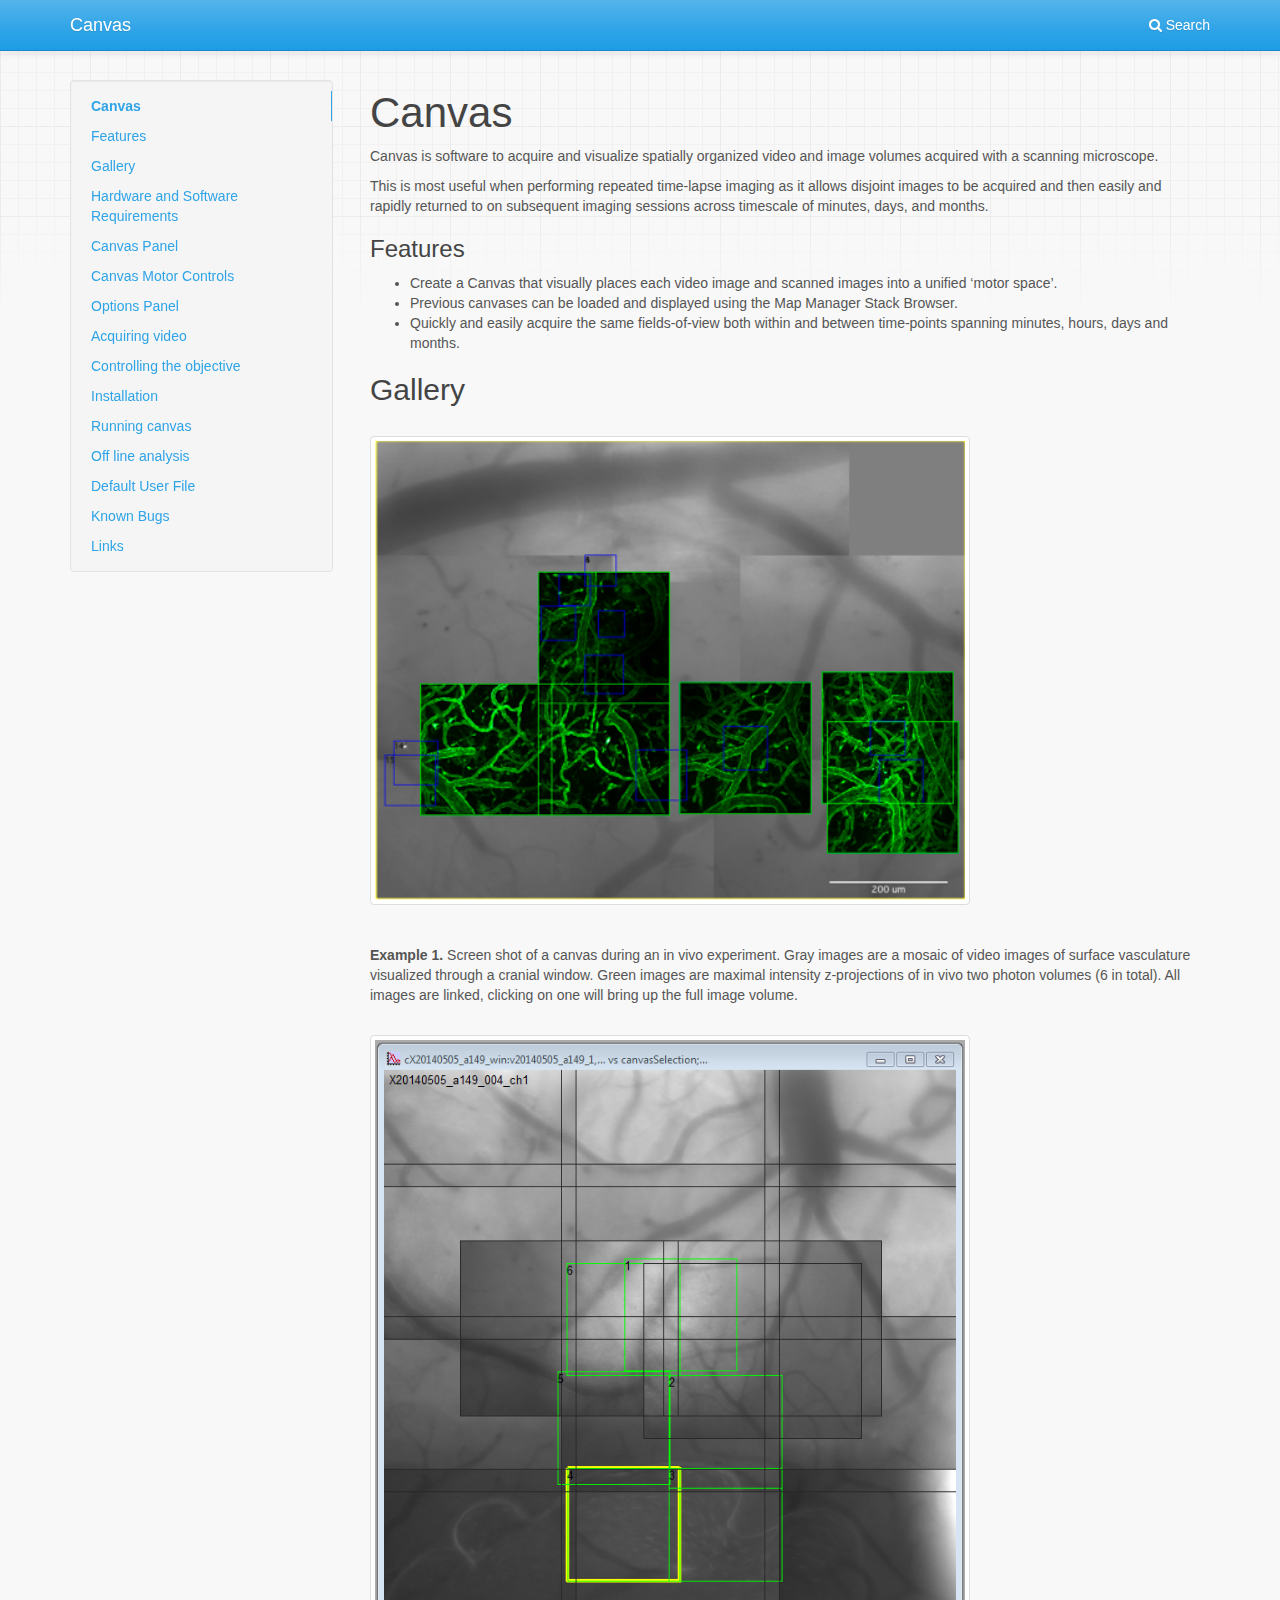
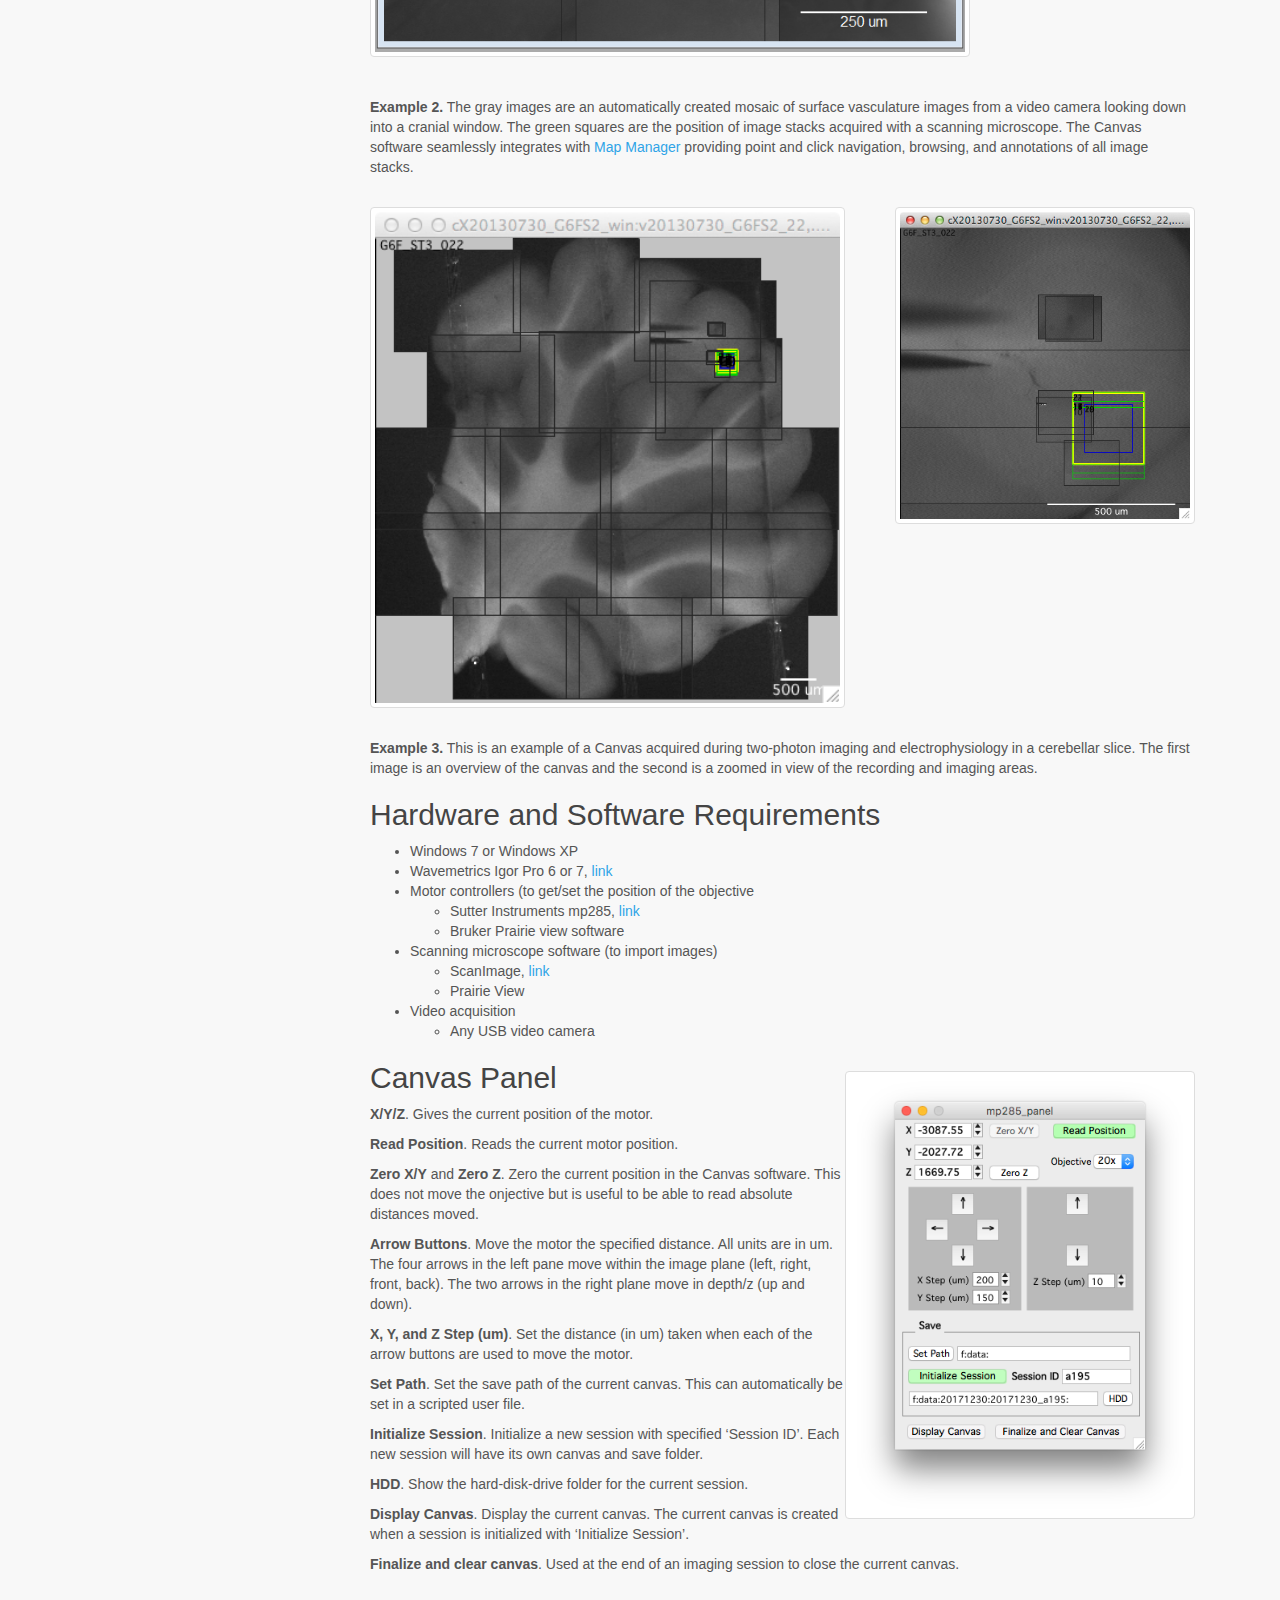
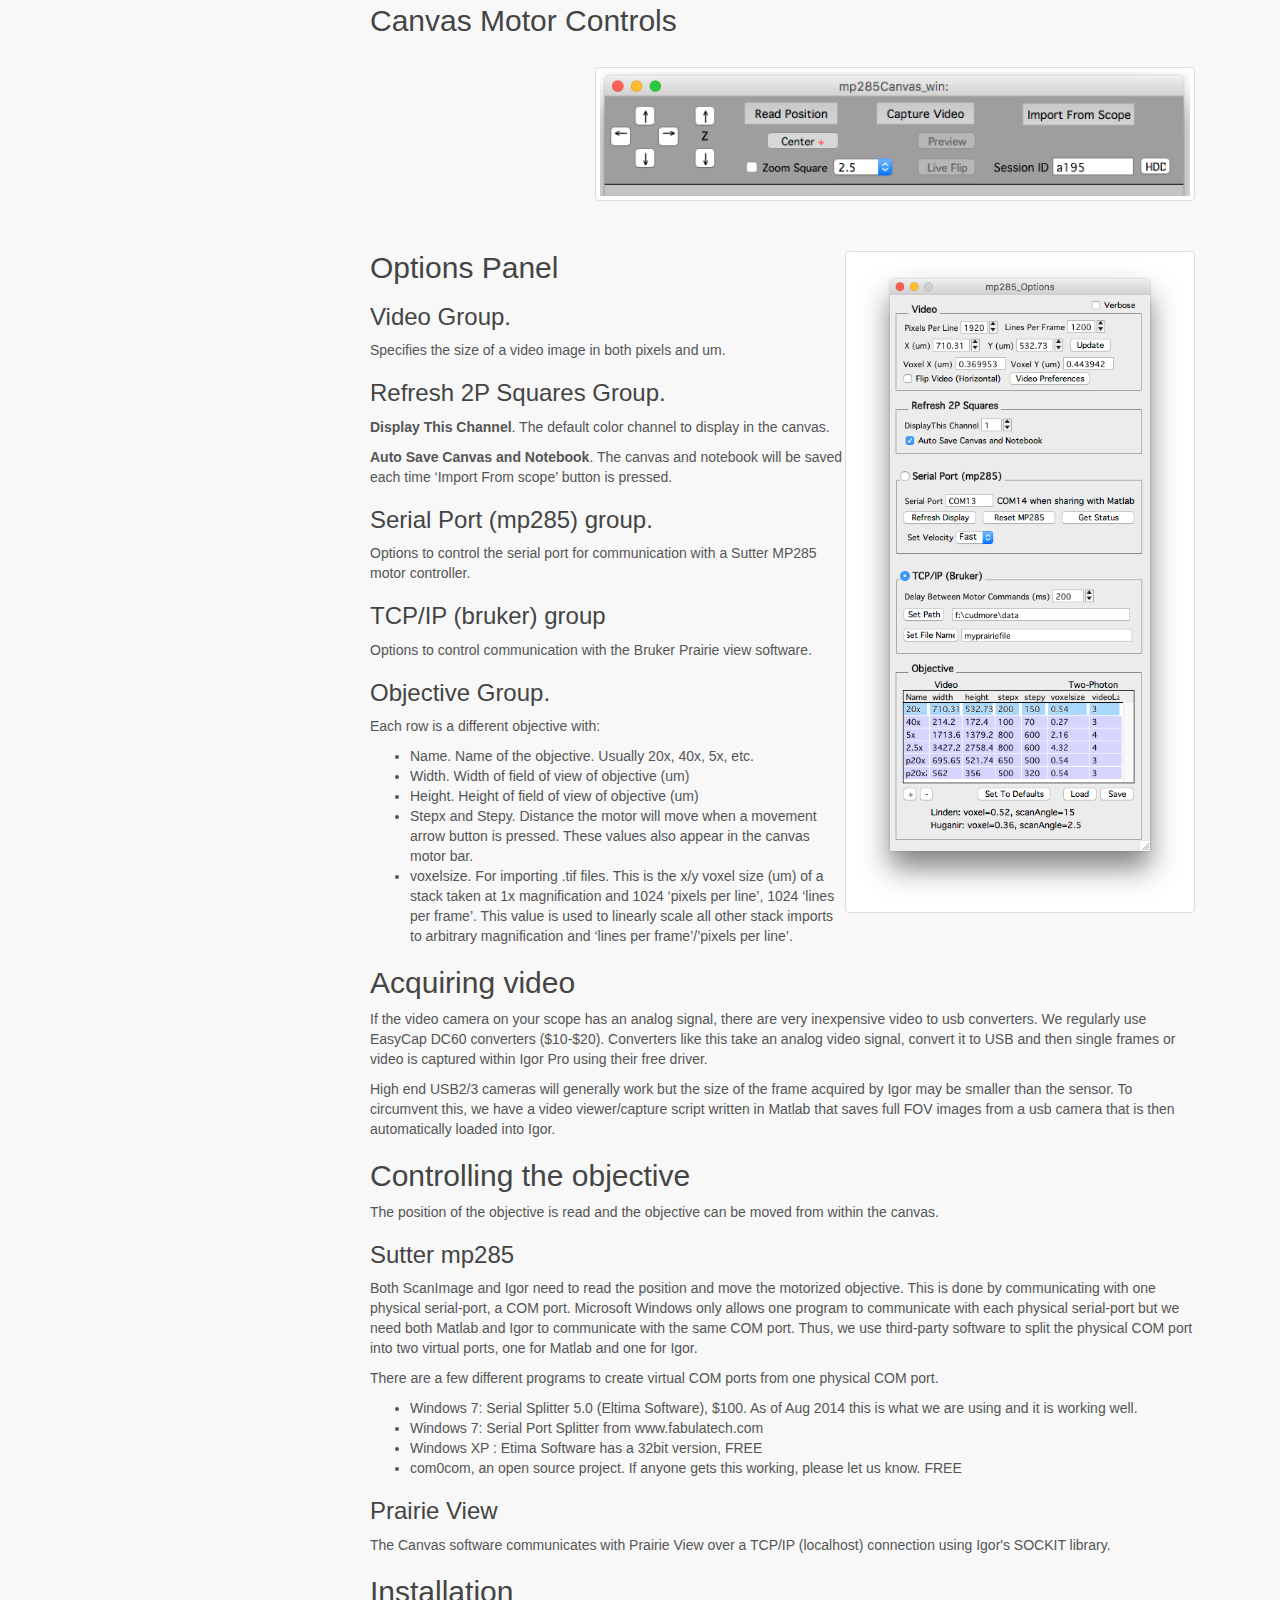
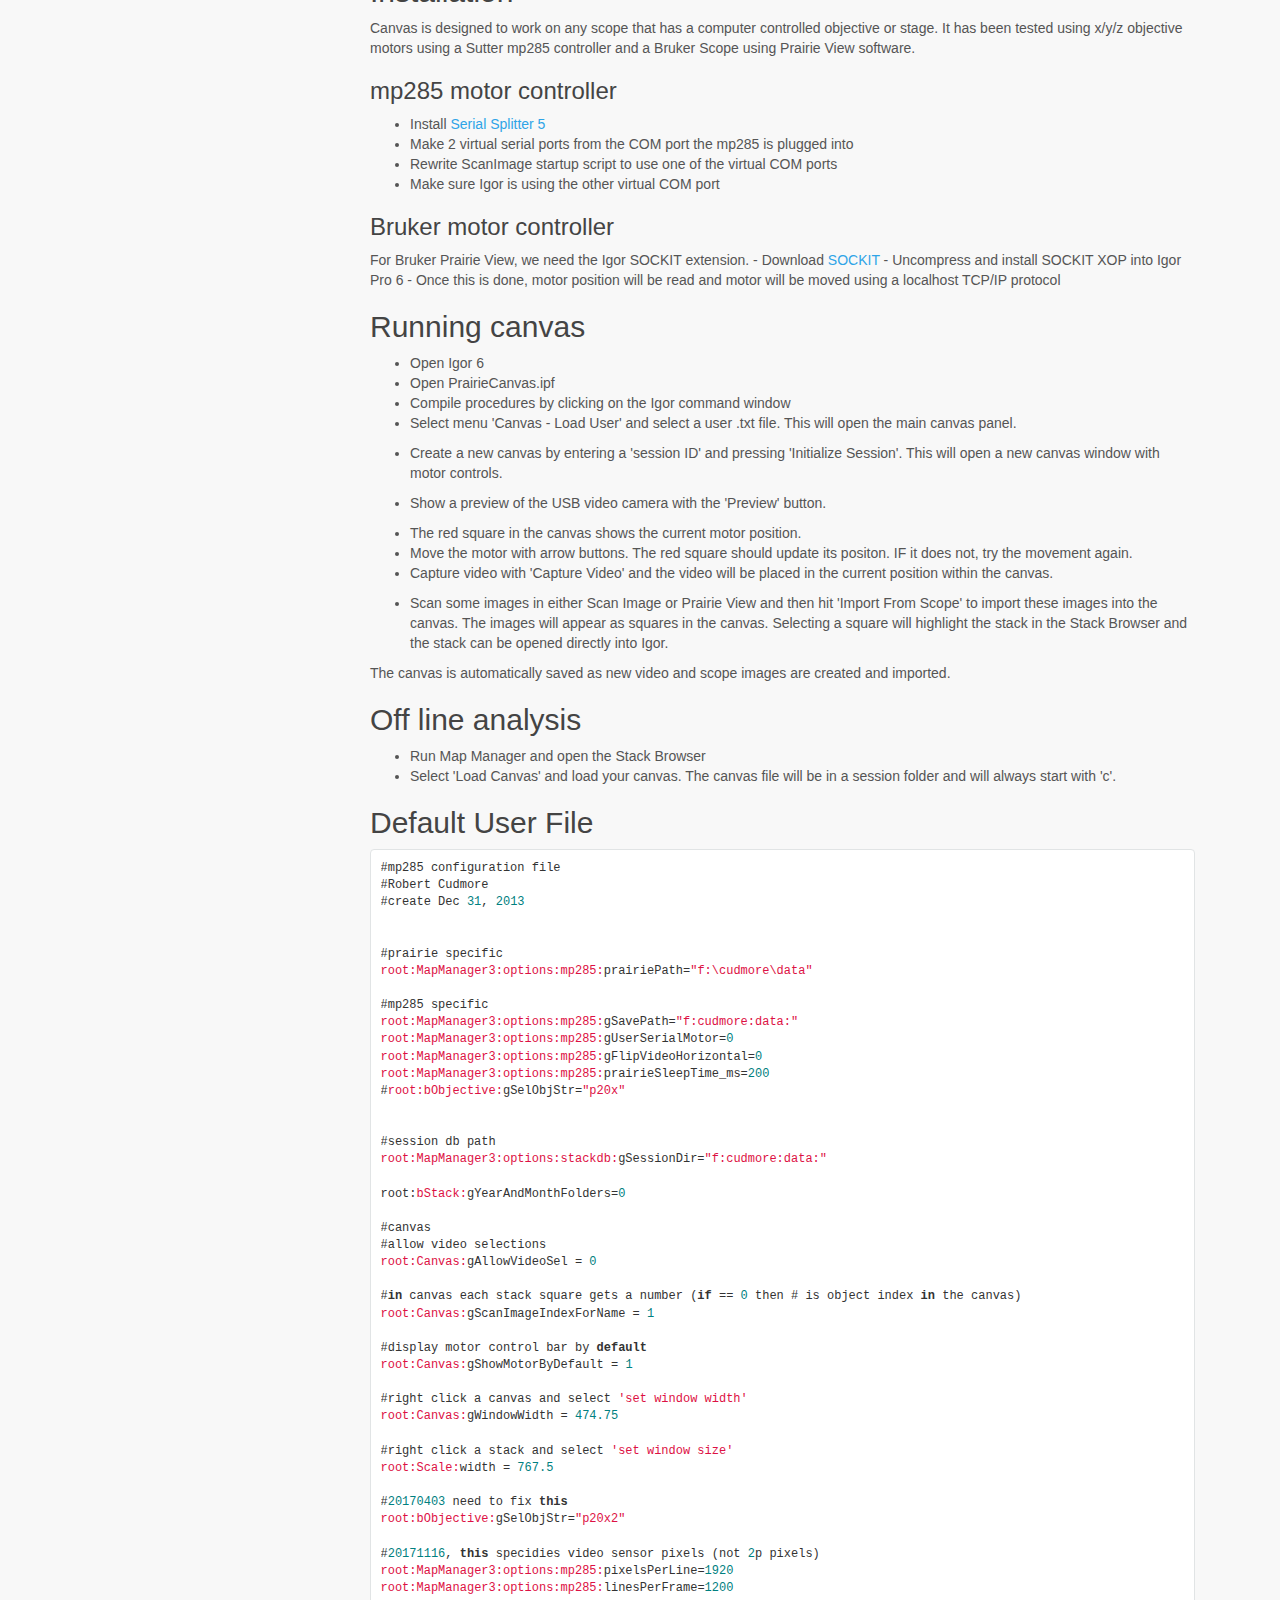
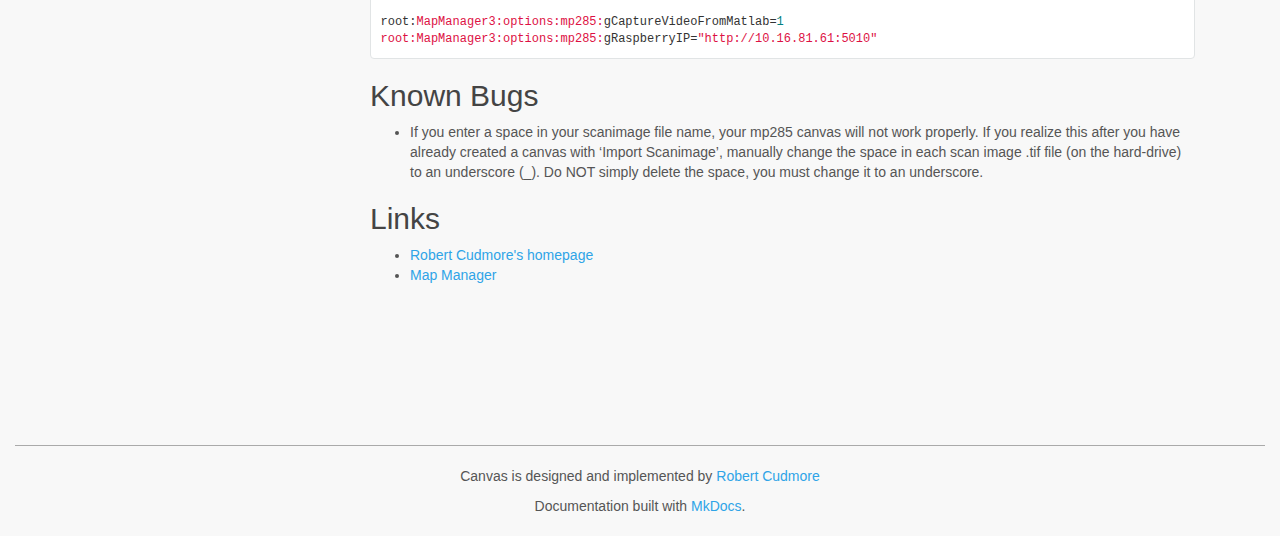
==== commit 9fee212a: "Deployed 51a54a5 with MkDocs version: 0.17.2" ====
--- a/index.html
+++ b/index.html
@@ -53,13 +53,18 @@
                 <div class="col-md-3"><div class="bs-sidebar hidden-print affix well" role="complementary">
     <ul class="nav bs-sidenav">
         <li class="main active"><a href="#canvas">Canvas</a></li>
+            <li><a href="#features">Features</a></li>
             <li><a href="#gallery">Gallery</a></li>
-            <li><a href="#overview">Overview</a></li>
             <li><a href="#hardware-and-software-requirements">Hardware and Software Requirements</a></li>
-            <li><a href="#interface">Interface</a></li>
+            <li><a href="#canvas-panel">Canvas Panel</a></li>
+            <li><a href="#canvas-motor-controls">Canvas Motor Controls</a></li>
             <li><a href="#options-panel">Options Panel</a></li>
             <li><a href="#acquiring-video">Acquiring video</a></li>
             <li><a href="#controlling-the-objective">Controlling the objective</a></li>
+            <li><a href="#installation">Installation</a></li>
+            <li><a href="#running-canvas">Running canvas</a></li>
+            <li><a href="#off-line-analysis">Off line analysis</a></li>
+            <li><a href="#default-user-file">Default User File</a></li>
             <li><a href="#known-bugs">Known Bugs</a></li>
             <li><a href="#links">Links</a></li>
     </ul>
@@ -69,23 +74,22 @@
 <h1 id="canvas">Canvas</h1>
 <p>Canvas is software to acquire and visualize spatially organized video and image volumes acquired with a scanning microscope.</p>
 <p>This is most useful when performing repeated time-lapse imaging as it allows disjoint images to be acquired and then easily and rapidly returned to on subsequent imaging sessions across timescale of minutes, days, and months.</p>
+<h3 id="features">Features</h3>
+<ul>
+<li>Create a Canvas that visually places each video image and scanned images into a unified ‘motor space’.</li>
+<li>Previous canvases can be loaded and displayed using the Map Manager Stack Browser.</li>
+<li>Quickly and easily acquire the same fields-of-view both within and between time-points spanning minutes, hours, days and months.</li>
+</ul>
 <h2 id="gallery">Gallery</h2>
-<h3 id="example-1-in-vivo-canvas">Example 1: In vivo canvas</h3>
+<p><IMG SRC="img/canvas-example-3.png" width=600></p>
+<p><strong>Example 1.</strong> Screen shot of a canvas during an in vivo experiment. Gray images are a mosaic of video images of surface vasculature visualized through a cranial window. Green images are maximal intensity z-projections of in vivo two photon volumes (6 in total). All images are linked, clicking on one will bring up the full image volume. </p>
 <p><IMG SRC="img/canvas-example-1.png" width=600></p>
-<p>In this example screen-shot, the gray images are an automatically created mosaic of surface vasculature images from a video camera looking down into a cranial window. The green squares are the position of image stacks acquired with a scanning microscope. The Canvas software seamlessly integrates with <a href="http://blog.cudmore.io/mapmanager">Map Manager</a> providing point and click navigation, browsing, and annotations of all image stacks.</p>
-<h3 id="example-2-ex-vivo-canvas">Example 2: Ex vivo canvas</h3>
+<p><strong>Example 2.</strong> The gray images are an automatically created mosaic of surface vasculature images from a video camera looking down into a cranial window. The green squares are the position of image stacks acquired with a scanning microscope. The Canvas software seamlessly integrates with <a href="http://blog.cudmore.io/mapmanager">Map Manager</a> providing point and click navigation, browsing, and annotations of all image stacks.</p>
 <p><IMG SRC="img/canvas-example-slice.png" width=475 align=left></p>
 <p><IMG SRC="img/canvas-example-slice-2.png" width=300 align=right></p>
 <div class="print-page-break"></div>
 
-<p>This is an example of a Canvas acquired during two-photon imaging and electrophysiology in a cerebellar slice. The first image is an overview of the canvas and the second is a zoomed in view of the recording and imaging areas.</p>
-<h2 id="overview">Overview</h2>
-<ul>
-<li>Create a Canvas that visually places each video image and scanned images into a unified ‘motor space’.</li>
-<li>Previous canvases can be loaded and displayed using the Map Manager Stack Browser.</li>
-<li>Quickly and easily acquire the same fields-of-view both within and between time-points spanning minutes, hours, days and months.</li>
-</ul>
-<p>This is designed to work on any scope that has a computer controlled objective or stage. It has been tested using x/y/z objective motors using a Sutter mp285 controller and a Bruker Scope using Prairie View software.</p>
+<p><strong>Example 3.</strong> This is an example of a Canvas acquired during two-photon imaging and electrophysiology in a cerebellar slice. The first image is an overview of the canvas and the second is a zoomed in view of the recording and imaging areas.</p>
 <h2 id="hardware-and-software-requirements">Hardware and Software Requirements</h2>
 <ul>
 <li>Windows 7 or Windows XP</li>
@@ -106,7 +110,7 @@
 </li>
 </ul>
 <p><IMG SRC="img/canvas-scope-panel.png" width=350 align=right></p>
-<h2 id="interface">Interface</h2>
+<h2 id="canvas-panel">Canvas Panel</h2>
 <p><strong>X/Y/Z</strong>. Gives the current position of the motor.</p>
 <p><strong>Read Position</strong>. Reads the current motor position.</p>
 <p><strong>Zero X/Y</strong> and <strong>Zero Z</strong>. Zero the current position in the Canvas software. This does not move the onjective but is useful to be able to read absolute distances moved.</p>
@@ -117,6 +121,10 @@
 <p><strong>HDD</strong>. Show the hard-disk-drive folder for the current session.</p>
 <p><strong>Display Canvas</strong>. Display the current canvas. The current canvas is created when a session is initialized with ‘Initialize Session’.</p>
 <p><strong>Finalize and clear canvas</strong>. Used at the end of an imaging session to close the current canvas.</p>
+<div class="print-page-break"></div>
+
+<h2 id="canvas-motor-controls">Canvas Motor Controls</h2>
+<p><IMG SRC="img/canvas-motor-contorls.png" width=600 align=right></p>
 <div class="print-page-break"></div>
 
 <p><IMG SRC="img/canvas-scope-options.png" width=350 align=right></p>
@@ -155,6 +163,98 @@
 </ul>
 <h3 id="prairie-view">Prairie View</h3>
 <p>The Canvas software communicates with Prairie View over a TCP/IP (localhost) connection using Igor's SOCKIT library.</p>
+<h2 id="installation">Installation</h2>
+<p>Canvas is designed to work on any scope that has a computer controlled objective or stage. It has been tested using x/y/z objective motors using a Sutter mp285 controller and a Bruker Scope using Prairie View software.</p>
+<h3 id="mp285-motor-controller">mp285 motor controller</h3>
+<ul>
+<li>Install <a href="https://www.eltima.com/products/serialsplitter/">Serial Splitter 5</a></li>
+<li>Make 2 virtual serial ports from the COM port the mp285 is plugged into</li>
+<li>Rewrite ScanImage startup script to use one of the virtual COM ports</li>
+<li>Make sure Igor is using the other virtual COM port</li>
+</ul>
+<h3 id="bruker-motor-controller">Bruker motor controller</h3>
+<p>For Bruker Prairie View, we need the Igor SOCKIT extension.
+    - Download <a href="http://www.igorexchange.com/project/SOCKIT">SOCKIT</a>
+    - Uncompress and install SOCKIT XOP into Igor Pro 6
+    - Once this is done, motor position will be read and motor will be moved using a localhost TCP/IP protocol</p>
+<h2 id="running-canvas">Running canvas</h2>
+<ul>
+<li>Open Igor 6</li>
+<li>Open PrairieCanvas.ipf</li>
+<li>Compile procedures by clicking on the Igor command window</li>
+<li>
+<p>Select menu 'Canvas - Load User' and select a user .txt file. This will open the main canvas panel.</p>
+</li>
+<li>
+<p>Create a new canvas by entering a 'session ID' and pressing 'Initialize Session'. This will open a new canvas window with motor controls.   </p>
+</li>
+<li>
+<p>Show a preview of the USB video camera with the 'Preview' button.</p>
+</li>
+<li>The red square in the canvas shows the current motor position.</li>
+<li>Move the motor with arrow buttons. The red square should update its positon. IF it does not, try the movement again.</li>
+<li>
+<p>Capture video with 'Capture Video' and the video will be placed in the current position within the canvas.</p>
+</li>
+<li>
+<p>Scan some images in either Scan Image or Prairie View and then hit 'Import From Scope' to import these images into the canvas. The images will appear as squares in the canvas. Selecting a square will highlight the stack in the Stack Browser and the stack can be opened directly into Igor.</p>
+</li>
+</ul>
+<p>The canvas is automatically saved as new video and scope images are created and imported.</p>
+<h2 id="off-line-analysis">Off line analysis</h2>
+<ul>
+<li>Run Map Manager and open the Stack Browser</li>
+<li>Select 'Load Canvas' and load your canvas. The canvas file will be in a session folder and will always start with 'c'.</li>
+</ul>
+<h2 id="default-user-file">Default User File</h2>
+<pre><code>#mp285 configuration file
+#Robert Cudmore
+#create Dec 31, 2013
+
+
+#prairie specific
+root:MapManager3:options:mp285:prairiePath=&quot;f:\cudmore\data&quot;
+
+#mp285 specific
+root:MapManager3:options:mp285:gSavePath=&quot;f:cudmore:data:&quot;
+root:MapManager3:options:mp285:gUserSerialMotor=0
+root:MapManager3:options:mp285:gFlipVideoHorizontal=0
+root:MapManager3:options:mp285:prairieSleepTime_ms=200
+#root:bObjective:gSelObjStr=&quot;p20x&quot;
+
+
+#session db path
+root:MapManager3:options:stackdb:gSessionDir=&quot;f:cudmore:data:&quot;
+
+root:bStack:gYearAndMonthFolders=0
+
+#canvas
+#allow video selections
+root:Canvas:gAllowVideoSel = 0
+
+#in canvas each stack square gets a number (if == 0 then # is object index in the canvas)
+root:Canvas:gScanImageIndexForName = 1
+
+#display motor control bar by default
+root:Canvas:gShowMotorByDefault = 1
+
+#right click a canvas and select 'set window width'
+root:Canvas:gWindowWidth = 474.75
+
+#right click a stack and select 'set window size'
+root:Scale:width = 767.5
+
+#20170403 need to fix this
+root:bObjective:gSelObjStr=&quot;p20x2&quot;
+
+#20171116, this specidies video sensor pixels (not 2p pixels)
+root:MapManager3:options:mp285:pixelsPerLine=1920
+root:MapManager3:options:mp285:linesPerFrame=1200
+
+root:MapManager3:options:mp285:gCaptureVideoFromMatlab=1
+root:MapManager3:options:mp285:gRaspberryIP=&quot;http://10.16.81.61:5010&quot;
+</code></pre>
+
 <h2 id="known-bugs">Known Bugs</h2>
 <ul>
 <li>If you enter a space in your scanimage file name, your mp285 canvas will not work properly. If you realize this after you have already created a canvas with ‘Import Scanimage’, manually change the space in each scan image .tif file (on the hard-drive) to an underscore (_). Do NOT simply delete the space, you must change it to an underscore.</li>
@@ -246,5 +346,5 @@
 
 <!--
 MkDocs version : 0.17.2
-Build Date UTC : 2017-12-31 20:19:37
+Build Date UTC : 2018-01-01 03:41:54
 -->
